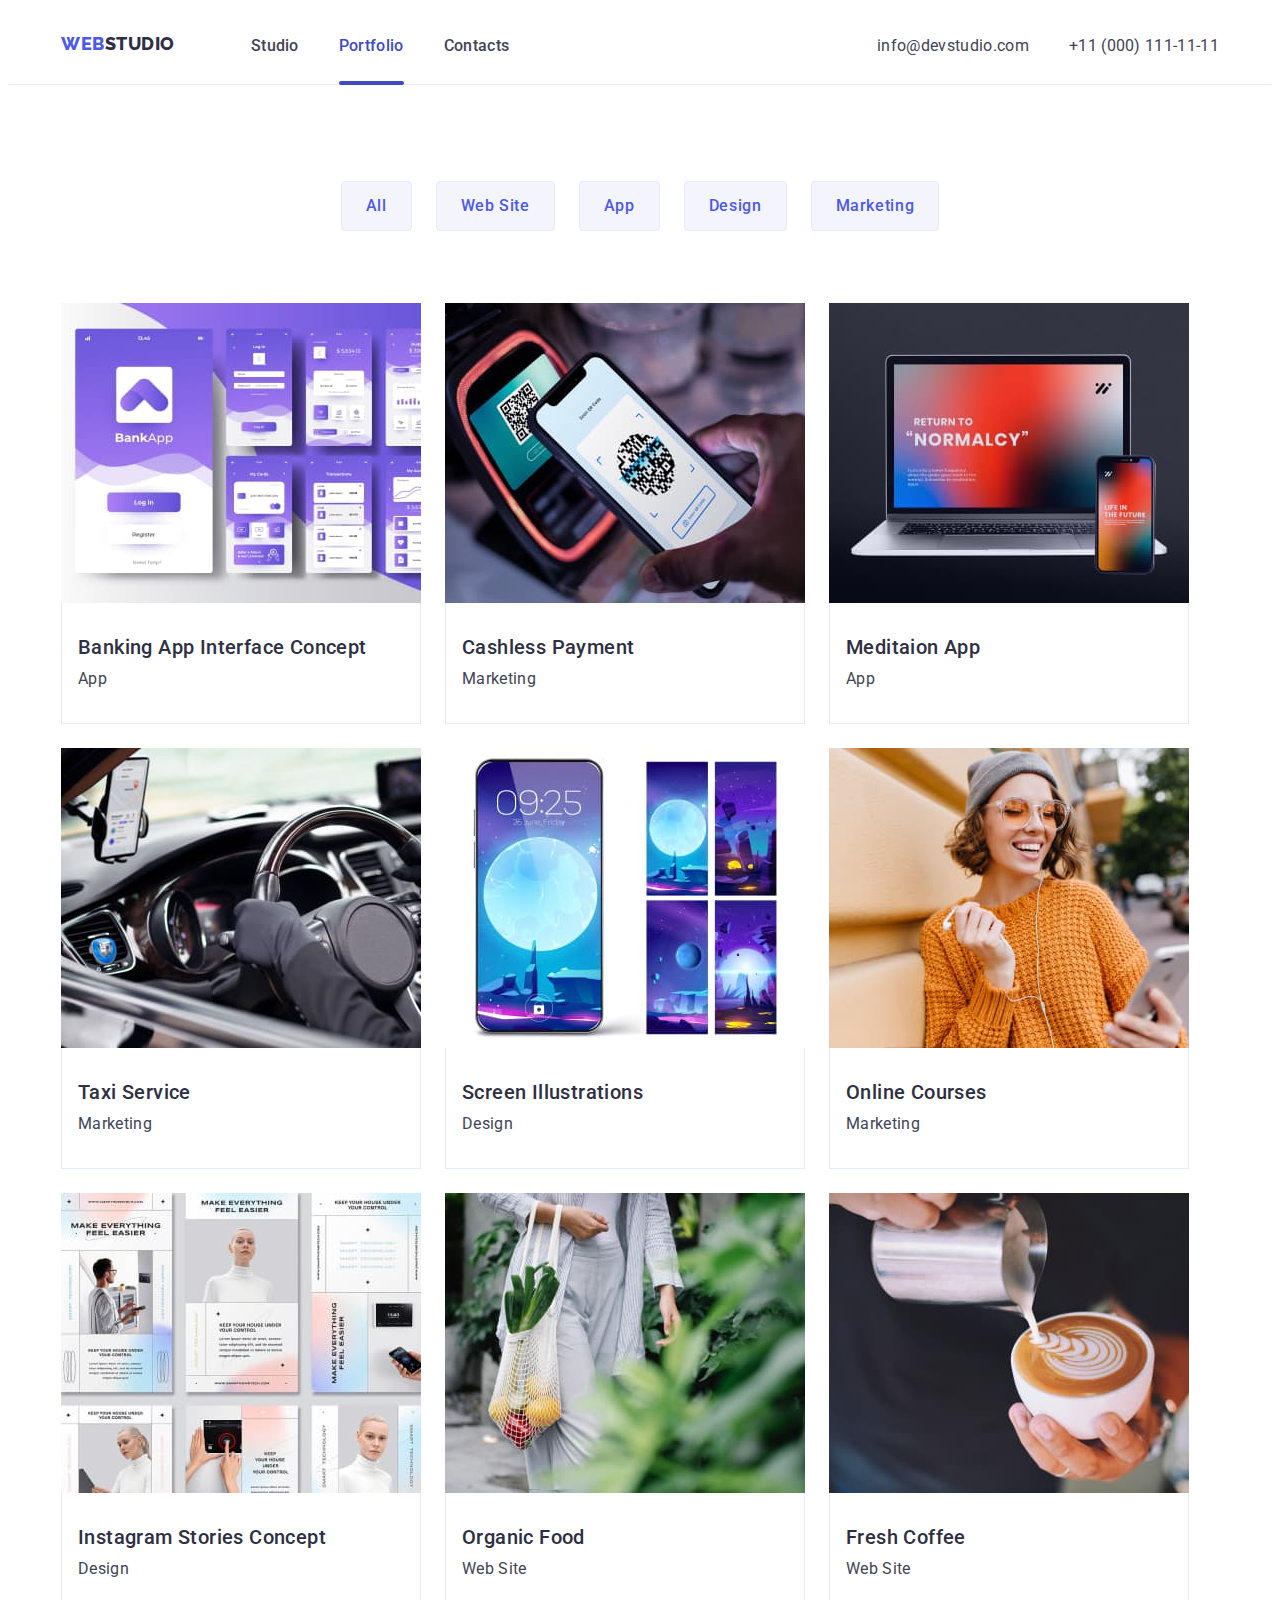
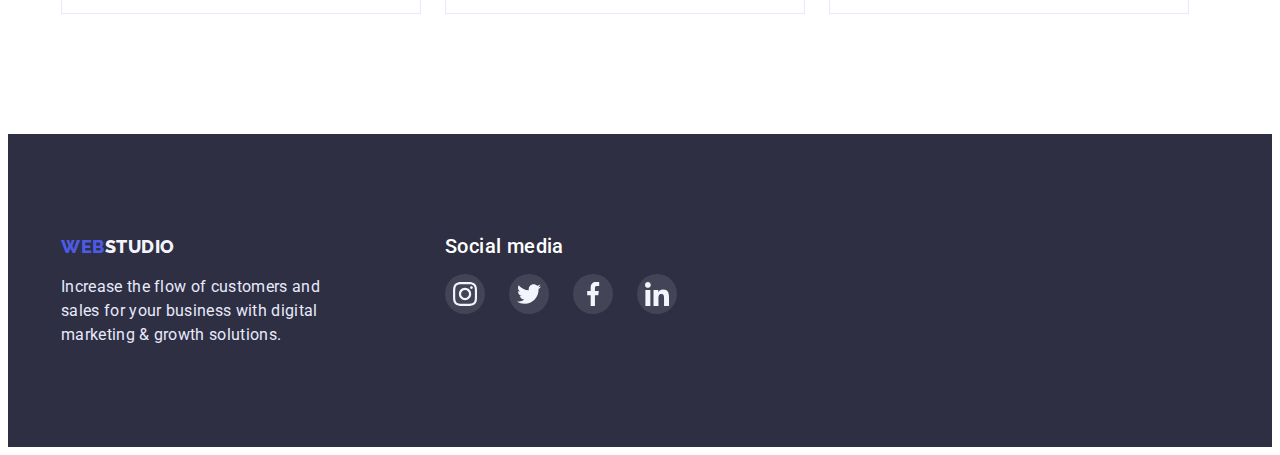
==== portfolio.html @ 75de6de6 "done" ====
<!DOCTYPE html>
<html lang="en">
  <head>
    <meta charset="UTF-8" />
    <meta http-equiv="X-UA-Compatible" content="IE=edge" />
    <meta name="viewport" content="width=device-width, initial-scale=1.0" />
    <title>WebStudio</title>
    <link rel="preconnect" href="https://fonts.googleapis.com" />
    <link rel="preconnect" href="https://fonts.gstatic.com" crossorigin />
    <link
      href="https://fonts.googleapis.com/css2?family=Raleway:wght@800&family=Roboto:wght@400;500;700&display=swap"
      rel="stylesheet"
    />
    <link
      rel="stylesheet"
      href="https://cdnjs.cloudflare.com/ajax/libs/modern-normalize/1.1.0/modern-normalize.min.css"
      integrity="sha512-wpPYUAdjBVSE4KJnH1VR1HeZfpl1ub8YT/NKx4PuQ5NmX2tKuGu6U/JRp5y+Y8XG2tV+wKQpNHVUX03MfMFn9Q=="
      crossorigin="anonymous"
      referrerpolicy="no-referrer"
    />
    <link rel="stylesheet" href="./css/styles.css" />
  </head>
  <body>
    <header class="header">
      <div class="container header-container">
        <nav class="header-navigation">
          <a class="header-logo link logo-style-text" href="index.html"
            >Web<span class="logo logo-style-text">Studio</span></a
          >
          <ul class="header-list list">
            <li class="header-item">
              <a class="header-link link" href="./index.html">Studio</a>
            </li>
            <li class="header-item">
              <a class="header-link link current selected" href="./portfolio.html"
                >Portfolio</a
              >
            </li>
            <li class="header-item">
              <a class="header-link link" href="">Contacts</a>
            </li>
          </ul>
        </nav>
        <ul class="header-contact list">
          <li>
            <a
              class="header-contact-link link text"
              href="mailto:info@devstudio.com"
              >info@devstudio.com</a
            >
          </li>
          <li>
            <a class="header-contact-link link text" href="tel:+110001111111"
              >+11 (000) 111-11-11</a
            >
          </li>
        </ul>
      </div>
    </header>
    <main>
      <section class="menu">
        <div class="container">
          <h1 hidden>Menu</h1>
          <ul class="menu-list list">
            <li class="menu-item">
              <button class="menu-btn" type="button">All</button>
            </li>
            <li class="menu-item">
              <button class="menu-btn" type="button">Web Site</button>
            </li>
            <li class="menu-item">
              <button class="menu-btn" type="button">App</button>
            </li>
            <li class="menu-item">
              <button class="menu-btn" type="button">Design</button>
            </li>
            <li class="menu-item">
              <button class="menu-btn" type="button">Marketing</button>
            </li>
          </ul>
          <ul class="menu-portfolio list">
            <li class="menu-portfolio-item">
              <a href="#" class="menu-portfolio-link link">
                <div class="menu-img-wrapper">
              <img
                class="menu-img"
                src="./images/portfolio/bankin-app.jpg"
                alt="Banking App Interface Concept"
                width="360"
                height="300"
              />
              <p class="overlay text">14 Stylish and User-Friendly App Design Concepts · Task Manager App · Calorie Tracker App · Exotic Fruit Ecommerce App · Cloud Storage App</p>
            </div>
              <div class="portfolio-card">
                <h2 class="menu-title head-title-third">
                  Banking App Interface Concept
                </h2>
                <p class="menu-after-title text">App</p>
              </div>
            </a>
            </li>
            <li class="menu-portfolio-item">
              <a href="#" class="menu-portfolio-link link">
                <div class="menu-img-wrapper">
              <img
                class="menu-img"
                src="./images/portfolio/cashless-payment.jpg"
                alt="Cashless Payment"
                width="360"
                height="300"
              />
              <p class="overlay text">14 Stylish and User-Friendly App Design Concepts · Task Manager App · Calorie Tracker App · Exotic Fruit Ecommerce App · Cloud Storage App</p>
            </div>
              <div class="portfolio-card">
                <h2 class="menu-title head-title-third">Cashless Payment</h2>
                <p class="menu-after-title text">Marketing</p>
              </div>
            </a>
            </li>
            <li class="menu-portfolio-item">
              <a href="#" class="menu-portfolio-link link">
                <div class="menu-img-wrapper">
              <img
                class="menu-img"
                src="./images/portfolio/meditaion-app.jpg"
                alt="Meditaion App"
                width="360"
                height="300"
              />
              <p class="overlay"></p>
            </div>
              <div class="portfolio-card">
                <h2 class="menu-title head-title-third">Meditaion App</h2>
                <p class="menu-after-title text">App</p>
              </div>
            </a>
            </li>
            <li class="menu-portfolio-item">
              <a href="#" class="menu-portfolio-link link">
                <div class="menu-img-wrapper">
              <img
                class="menu-img"
                src="./images/portfolio/taxi-service.jpg"
                alt="Taxi Service"
                width="360"
                height="300"
              />
              <p class="overlay"></p>
            </div>
              <div class="portfolio-card">
                <h2 class="menu-title head-title-third">Taxi Service</h2>
                <p class="menu-after-title text">Marketing</p>
              </div>
            </a>
            </li>
            <li class="menu-portfolio-item">
              <a href="#" class="menu-portfolio-link link">
                <div class="menu-img-wrapper">
              <img
                class="menu-img"
                src="./images/portfolio/screen-illustrations.jpg"
                alt="Screen Illustrations"
                width="360"
                height="300"
              />
              <p class="overlay"></p>
            </div>
              <div class="portfolio-card">
                <h2 class="menu-title head-title-third">
                  Screen Illustrations
                </h2>
                <p class="menu-after-title text">Design</p>
              </div>
            </a>
            </li>
            <li class="menu-portfolio-item">
              <a href="#" class="menu-portfolio-link link">
                <div class="menu-img-wrapper">
              <img
                class="menu-img"
                src="./images/portfolio/online-courses.jpg"
                alt="Online Courses"
                width="360"
                height="300"
              />
              <p class="overlay"></p>
            </div>
              <div class="portfolio-card">
                <h2 class="menu-title head-title-third">Online Courses</h2>
                <p class="menu-after-title text">Marketing</p>
              </div>
            </a>
            </li>
            <li class="menu-portfolio-item">
              <a href="#" class="menu-portfolio-link link">
                <div class="menu-img-wrapper">
              <img
                class="menu-img"
                src="./images/portfolio/instagram-stories.jpg"
                alt="Instagram Stories Concept"
                width="360"
                height="300"
              />
              <p class="overlay"></p>
            </div>
              <div class="portfolio-card">
                <h2 class="menu-title head-title-third">
                  Instagram Stories Concept
                </h2>
                <p class="menu-after-title text">Design</p>
              </div>
            </a>
            </li>
            <li class="menu-portfolio-item">
              <a href="#" class="menu-portfolio-link link">
                <div class="menu-img-wrapper">
              <img
                class="menu-img"
                src="./images/portfolio/organic-food.jpg"
                alt="Organic Food"
                width="360"
                height="300"
              />
              <p class="overlay"></p>
            </div>
              <div class="portfolio-card">
                <h2 class="menu-title head-title-third">Organic Food</h2>
                <p class="menu-after-title text">Web Site</p>
              </div>
            </a>
            </li>
            <li class="menu-portfolio-item">
              <a href="#" class="menu-portfolio-link link">
                <div class="menu-img-wrapper">
              <img
                class="menu-img"
                src="./images/portfolio/fresh-coffee.jpg"
                alt="Fresh Coffee"
                width="360"
                height="300"
              />
              <p class="overlay"></p>
            </div>
              <div class="portfolio-card">
                <h2 class="menu-title head-title-third">Fresh Coffee</h2>
                <p class="menu-after-title text">Web Site</p>
              </div>
            </a>
            </li>
          </ul>
        </div>
      </section>
    </main>
    <footer class="footer">
      <div class="container footer-conteiner">
        <div class="footer-left">
        <a class="footer-logo link logo-style-text" href="index.html"
          >Web<span class="logo-footer logo-style-text">Studio</span></a
        >
        <p class="footer-text text">
          Increase the flow of customers and sales for your business with
          digital marketing & growth solutions.
        </p>
      </div>
      <div class="footer-right">
        <h3 class="footer-social head-title-third">Social media</h3>
        <ul class="social-list footer-lis list">
          <li class="social-list-item">
            <a
              href=""
              target="_blank"
              rel="noopener noreferrer nofollow"
              class="social-list-link link footer-link"
            >
              <svg class="social-list-icon" width="24" height="24">
                <use href="./images/sprite.svg#instagram"></use>
              </svg>
            </a>
          </li>
          <li class="social-list-item">
            <a
              href=""
              target="_blank"
              rel="noopener noreferrer nofollow"
              class="social-list-link footer-link"
            >
              <svg class="social-list-icon" width="24" height="24">
                <use href="./images/sprite.svg#twitter"></use>
              </svg>
            </a>
          </li>
          <li class="social-list-item">
            <a
              href=""
              target="_blank"
              rel="noopener noreferrer nofollow"
              class="social-list-link footer-link"
            >
              <svg class="social-list-icon" width="24" height="24">
                <use href="./images/sprite.svg#facebook"></use>
              </svg>
            </a>
          </li>
          <li class="social-list-item">
            <a
              href=""
              target="_blank"
              rel="noopener noreferrer nofollow"
              class="social-list-link footer-link"
            >
              <svg class="social-list-icon" width="24" height="24">
                <use href="./images/sprite.svg#linkedin"></use>
              </svg>
            </a>
          </li>
        </ul>
      </div>
    </footer>

  </body>
</html>
---- css/styles.css ----
:root {
  --accent-color: #e7e9fc;
  --color-navigation: #4d5ae5;
  --first-title-color: #2e2f42;
  --background-color: #ffffff;
  --background-heder: #ffffff;
  --background-footer: #2e2f42;
  --color-lik: #434455;
  --color-contact: #434455;
  --color-text: #434455;
}
.head-title-second {
  font-weight: 700;
  font-size: 36px;
  line-height: calc(40 / 36);
  letter-spacing: 0.02em;
  text-transform: capitalize;
  color: var(--first-title-color);
}
.head-title-third {
  font-weight: 500;
  font-size: 20px;
  line-height: calc(24 / 20);
  letter-spacing: 0.02em;
  color: var(--first-title-color);
}
.logo-style-text {
  font-family: "Raleway", sans-serif;
  font-weight: 800;
  font-size: 18px;
  line-height: calc(24 / 18);

  letter-spacing: 0.03em;
  text-transform: uppercase;
}
.text {
  font-family: "Roboto";
  font-style: normal;
  font-weight: 400;
  font-size: 16px;
  line-height: calc(24 / 16);
  letter-spacing: 0.02em;
  color: var(--color-text);
}

body {
  color: #2e2f42;
  background-color: #ffffff;
  font-family: "Roboto", sans-serif;
}
p,
h1,
h2,
h3,
h4,
h5,
h6 {
  margin: 0;
}
ul,
ol {
  margin: 0;
  padding-left: 0;
}
address {
  font-style: normal;
}
button {
  cursor: pointer;
}
img {
  display: block;
}
.list {
  list-style: none;
}
.link {
  text-decoration-line: none;
}
.container {
  width: 1158px;
  padding-left: 15px;
  padding-right: 15px;
  margin: 0 auto;
}
.section {
  padding-top: 120px;
  padding-bottom: 120px;
}
.visually-hidden {
  position: absolute;
  width: 1px;
  height: 1px;
  margin: -1px;
  padding: 0;
  overflow: hidden;
  border: 0;
  clip: rect(0 0 0 0);
}
/*.site-body {
}*/

/*------HEADER-------*/
.header {
  background-color: var(--background-heder);

  background: #ffffff;
  border-bottom: 1px solid #e7e9fc;
}
.header-container {
  display: flex;
  align-items: center;
}
.header-navigation {
  display: flex;
  align-items: center;
  margin-right: auto;
  cursor: pointer;
}

.header-logo {
  color: #4d5ae5;
}
.logo {
  color: #2e2f42;
}
.header-navigation .logo-style-text {
  padding-top: 24px;
  padding-bottom: 28px;
}
.header-list {
  display: flex;
  gap: 40px;
  margin-left: 76px;
}
/*.header-item {
}*/

.header-link {
  font-family: inherit;
  font-weight: 500;
  font-size: 16px;
  line-height: 1.5;
  letter-spacing: 0.02em;
  padding-top: 24px;
  padding-bottom: 28px;
  position: relative;
  color: var(--color-lik);
  transition: color 250ms cubic-bezier(0.4, 0, 0.2, 1);
}
.header-link.current {
  color: #404bbf;
}
.header-link.current::after {
  content: "";
  position: absolute;
  left: 0;
  bottom: -2px;
  width: 100%;
  height: 4px;
  border-radius: 2px;
  display: block;
  background-color: #404bbf;
}
.header-link:hover,
.header-link:focus {
  color: var(--color-navigation);
}
a.selected {
  color: blue;
  text-decoration: none;
  pointer-events: none;
}

.header-contact {
  display: flex;
  align-items: center;
  gap: 40px;
}

.header-contact-link {
  font-family: inherit;
  font-weight: inherit;
  font-size: 16px;
  line-height: 1.5;
  letter-spacing: 0.02em;
  color: var(--color-contact);
  padding-top: 24px;
  padding-bottom: 24px;
  transition: color 250ms cubic-bezier(0.4, 0, 0.2, 1);
}
.header-contact-link:hover,
.header-contact-link:focus {
  color: var(--color-navigation);
}

/*------HERO-------*/
.hero > .container {
  align-content: center;
}
.hero {
  background-color: #2e2f42;

  padding-top: 188px;
  padding-bottom: 188px;
  background-image: linear-gradient(
      rgba(46, 47, 66, 0.7),
      rgba(46, 47, 66, 0.7)
    ),
    url(../images/hero/people-office.jpg);
  max-width: 1440px;
  display: flex;
  margin: 0 auto;
  align-items: center;
  background-size: cover;
  background-repeat: no-repeat;
  background-position: center;
}
.hero-text {
  font-weight: 700;
  font-size: 56px;
  line-height: calc(60 / 56);
  text-align: center;
  letter-spacing: 0.02em;
  color: #ffffff;
  margin: 0 auto;
  margin-bottom: 48px;
  width: 496px;
}

.hero-btn {
  font-family: inherit;
  font-style: normal;
  font-weight: 500;
  font-size: 16px;
  line-height: calc(19 / 16);
  letter-spacing: 0.04em;
  cursor: pointer;
  color: #ffffff;
  background: #4d5ae5;
  box-shadow: 0px 4px 4px rgba(0, 0, 0, 0.15);
  border-radius: 4px;
  min-width: 170px;
  flex-direction: row;
  align-items: flex-start;
  border: none;
  padding: 16px 32px;
  display: flex;
  margin: auto;
  transition: background-color 250ms cubic-bezier(0.4, 0, 0.2, 1);
}
.hero-btn:hover,
.hero-btn:focus {
  background-color: #404bbf;
}

/*------DESCRIPTION-------*/
.descripion {
  padding-top: 120px;
  padding-bottom: 0px;
}
.description-list {
  display: flex;
  gap: 24px;
}
.description-images {
  padding: 24px 100px;
  background: #f4f4fd;
  border-radius: 4px;
  justify-content: center;
  align-items: center;
  display: flex;
  margin-bottom: 8px;
}

/*.descripion-item {
}*/
.description-title {
  margin-bottom: 8px;
  /*margin-right: 24px;*/
}

/*.description-after-title {
}*/

/*------ABOUT-------*/
.about {
  padding-top: 120px;
  padding-bottom: 120px;
}

.about-title {
  text-align: center;
  margin-bottom: 72px;
}

.about-list {
  display: flex;
  gap: 24px;
}
.about-item {
  width: calc((100-48px) / 3);
}

/*------TEAM-------*/
.team {
  background-color: #f4f4fd;
  padding-top: 120px;
  padding-bottom: 120px;
}
.team-title {
  text-align: center;
  margin-bottom: 72px;
}

.team-list {
  display: flex;
  gap: 24px;
}
/*.team-img {
}*/
.team-item {
  width: calc((100-72px) / 4);
  background-color: #ffffff;
  box-shadow: 0px 1px 6px rgba(46, 47, 66, 0.08),
    0px 1px 1px rgba(46, 47, 66, 0.16), 0px 2px 1px rgba(46, 47, 66, 0.08);
  border-radius: 0px 0px 4px 4px;
}
.team-name {
  text-align: center;
  margin-bottom: 8px;
}
.team-text {
  text-align: center;
}
.team-card {
  padding-top: 32px;
  padding-bottom: 32px;
}
.social-list {
  display: flex;
  justify-content: center;
  gap: 24px;
}
.social-list-link {
  display: flex;
  justify-content: center;
  align-items: center;
  width: 40px;
  height: 40px;
  border-radius: 50%;
  background-color: #4d5ae5;
  transition: background 250ms cubic-bezier(0.4, 0, 0.2, 1);
}
.social-list-link:hover,
.social-list-link:focus {
  background: #404bbf;
}
/*------MENU-------*/

.menu {
  background-color: var(--background-color);
  padding-top: 96px;
  padding-bottom: 120px;
}

.menu-list {
  display: flex;
  gap: 24px;
  justify-content: center;
  /*  margin-top: 99px;*/
}
.menu-item {
}

.menu-btn {
  font-family: inherit;
  font-style: normal;
  font-weight: 500;
  font-size: 16px;
  line-height: calc(24 / 16);
  display: flex;
  align-items: center;
  text-align: center;
  letter-spacing: 0.04em;
  color: #4d5ae5;
  cursor: pointer;
  background-color: #f4f4fd;
  border: 1px solid #e7e9fc;
  border-radius: 4px;
  flex: none;
  order: 1;
  flex-grow: 0;
  padding: 12px 24px;
  transition: color 250ms cubic-bezier(0.4, 0, 0.2, 1),
    background-color 250ms cubic-bezier(0.4, 0, 0.2, 1),
    box-shadow 250ms cubic-bezier(0.4, 0, 0.2, 1),
    border 250ms cubic-bezier(0.4, 0, 0.2, 1);
}
.menu-btn:hover,
.menu-btn:focus {
  color: #ffffff;
  background-color: #404bbf;
  border: color #404bbf;
}

.menu-portfolio {
  /*
  padding-top: 72px;*/
  margin-top: 72px;
  width: calc((100-48px) / 3);
  display: flex;
  flex-wrap: wrap;
  gap: 24px;
  background: #ffffff;
}
.overlay {
  position: absolute;
  left: 0;
  top: 0;
  width: 100%;
  height: 100%;
  overflow: auto;
  transform: translate(0, 100%);
  transition: transform 250ms cubic-bezier(0.4, 0, 0.2, 1);
  color: #f4f4fd;
  padding-top: 40px;
  padding-bottom: 40px;
  padding-left: 32px;
  padding-right: 32px;
  background-color: #4d5ae5;
  background-blend-mode: soft-light;
}
.menu-img {
  display: block;
  max-width: 360px;
  height: auto;
  /*margin-bottom: 32px;*/
  background: linear-gradient(
      0deg,
      rgba(77, 90, 229, 0.1),
      rgba(77, 90, 229, 0.1)
    ),
    url(2105.w026.n002.440B.p0.440.jpg);
  background-blend-mode: soft-light, normal;
}
.menu-img-wrapper {
  position: relative;
  overflow: hidden;
}
.menu-portfolio-link:hover .overlay,
.menu-portfolio-link:focus .overlay {
  transform: translate(0, 0);
}

.menu-portfolio-item {
  max-width: 360px;
  background: #ffffff;
  transition: box-shadow 250ms cubic-bezier(0.4, 0, 0.2, 1);
}
.menu-portfolio-link {
  display: block;
}
.menu-portfolio-item:hover,
.menu-portfolio-item:focus {
  box-shadow: 0px 1px 6px rgba(46, 47, 66, 0.08),
    0px 1px 1px rgba(46, 47, 66, 0.16), 0px 2px 1px rgba(46, 47, 66, 0.08);
}
.menu-title {
  margin-bottom: 8px;
}
.menu-after-title {
}
.portfolio-card {
  padding-top: 32px;
  padding-bottom: 32px;
  padding-left: 16px;
  border: 1px solid var(--accent-color);
  border-top: none;
}

/*--------CUSTOMERS-----*/
.customers {
  padding-top: 130px;
  padding-bottom: 120px;
}
.customer-title {
  text-align: center;
  margin-bottom: 72px;
}
.customer-list {
  display: flex;
  justify-content: center;
  gap: 24px;
}
.customer-item {
  width: calc((100-120px) / 6);
  display: flex;
  gap: 24px;
  flex-wrap: wrap;
}
.customer-icon {
  fill: #8e8f99;
  transition: fill 250ms cubic-bezier(0.4, 0, 0.2, 1);
}
.customer-link {
  display: flex;
  align-items: center;
  justify-content: center;
  padding: 16px 32px;
  border-radius: 4px;
  border: 1px solid #8e8f99;
  transition: fill 250ms cubic-bezier(0.4, 0, 0.2, 1),
    border-color 250ms cubic-bezier(0.4, 0, 0.2, 1);
}

.customer-link:hover,
.customer-link:focus,
.customer-link:active,
.customer-link:hover .customer-icon,
.customer-link:focus .customer-icon,
.customer-link:active .customer-icon {
  border-color: #404bbf;
  fill: #404bbf;
}
/*------FOOTER-------*/
.footer {
  background-color: var(--background-footer);
  padding-top: 100px;
  padding-bottom: 100px;
}
.footer .container {
  display: flex;
}
.footer-left {
  margin-right: 120px;
}
.footer-logo {
  color: #4d5ae5;
  margin-bottom: 16px;
}
.logo-footer {
  color: #f4f4fd;
}
.footer-text {
  color: #e7e9fc;
  width: 264px;
  margin-top: 16px;
}
.footer-social {
  box-sizing: border-box;
  color: #ffffff;
  margin-bottom: 16px;
}
.footer-list {
  gap: 16px;
}
.footer-link {
  background: rgba(255, 255, 255, 0.1);
  transition: background 250ms cubic-bezier(0.4, 0, 0.2, 1),
    box-shadow 250ms cubic-bezier(0.4, 0, 0.2, 1);
}
.footer-link:hover,
.footer-link:focus {
  background: #31d0aa;
  box-shadow: 0px 4px 4px rgba(0, 0, 0, 0.25);
}
.footer-conteiner {
  display: flex;
  align-items: baseline;
  margin: auto;
}
.footer-right {
}
.footer-subscribe {
  margin-left: 80px;
}
.footer-form {
  display: flex;
}
.footer-input {
  width: 264px;
  height: 40px;
  border: 1px solid rgba(255, 255, 255, 0.3);
  filter: drop-shadow(0px 4px 4px rgba(0, 0, 0, 0.15));
  border-radius: 4px;
  background-color: transparent;
  padding-left: 16px;
  padding-top: 8px;
  padding-bottom: 8px;
  font-size: 12px;
  line-height: 2;
  letter-spacing: 0.04em;
  color: rgba(255, 255, 255, 0.6);
}
.footer-input::placeholder {
  font-size: 12px;
  line-height: 2;
  letter-spacing: 0.04em;
  color: rgba(255, 255, 255, 0.6);
}
.footer-form-btn {
  width: 165px;
  height: 40px;
  background-color: #4d5ae5;
  padding: 8px 24px;
  font-weight: 500;
  font-size: 16px;
  line-height: 1.5;
  letter-spacing: 0.04em;
  display: flex;
  gap: 16px;
  align-items: center;
  justify-content: center;
  margin-left: 44px;
  color: #ffffff;
  border-radius: 4px;
  border: 0;
  transition: background-color 250ms cubic-bezier(0.4, 0, 0.2, 1);
}
.footer-email-icon-btn {
  fill: #ffffff;
}
.footer-form-btn:hover,
.footer-form-btn:focus {
  background-color: #404bbf;
  cursor: pointer;
}

/*--------MODAL--------*/
.backdrop {
  position: fixed;
  top: 0;
  left: 0;
  z-index: 100;
  width: 100%;
  height: 100%;
  background-color: rgba(46, 47, 66, 0.4);
  transition: opacity 250ms cubic-bezier(0.4, 0, 0.2, 1),
    visibility 250ms cubic-bezier(0.4, 0, 0.2, 1);
}

.backdrop.is-hidden {
  opacity: 0;
  visibility: hidden;
  pointer-events: none;
  transition: opacity 250ms cubic-bezier(0.4, 0, 0.2, 1),
    visibility 250ms cubic-bezier(0.4, 0, 0.2, 1);
}

.modal {
  position: absolute;
  top: 50%;
  left: 50%;
  transform: translate(-50%, -50%);
  width: 408px;
  height: 576px;
  background-color: #fcfcfc;
  padding-top: 72px;
  padding-left: 24px;
  padding-right: 24px;
  padding-bottom: 24px;
  transition: opacity 250ms cubic-bezier(0.4, 0, 0.2, 1),
    visibility 250ms cubic-bezier(0.4, 0, 0.2, 1);
}

.modal-btn-close {
  position: absolute;
  top: 24px;
  right: 24px;
  display: flex;
  justify-content: center;
  align-items: center;
  width: 24px;
  height: 24px;
  border-radius: 50%;
  background: #e7e9fc;
  border: 1px solid rgba(0, 0, 0, 0.1);
  transition: opacity 250ms cubic-bezier(0.4, 0, 0.2, 1),
    visibility 250ms cubic-bezier(0.4, 0, 0.2, 1),
    background 250ms cubic-bezier(0.4, 0, 0.2, 1);
}

.modal-close-icon {
  fill: #000000;
  transition: background 250ms cubic-bezier(0.4, 0, 0.2, 1),
    fill 250ms cubic-bezier(0.4, 0, 0.2, 1);
}

.modal-btn-close:hover,
.modal-btn-close:focus,
.modal-btn-close:hover .modal-close-icon,
.modal-btn-close:focus .modal-close-icon {
  border: 4px;
  background: #404bbf;
  fill: #ffffff;
}
.modal-text {
  font-family: "Roboto";
  font-style: normal;
  font-weight: 500;
  font-size: 16px;
  line-height: calc(24 / 16);
  text-align: center;
  letter-spacing: 0.02em;
  color: #2e2f42;
  margin-bottom: 16px;
}
.modal-form {
  display: flex;
  flex-direction: column;
}
.modal-form-field {
  margin-bottom: 8px;
}
.modal-form-input-desc {
  display: block;
  font-family: "Roboto";
  font-style: normal;
  font-weight: 400;
  font-size: 12px;
  line-height: calc(16 / 12);
  letter-spacing: 0.04em;
  color: #8e8f99;
  margin-bottom: 4px;
}
.modal-form-input {
  width: 100%;
  height: 40px;
  border: 1px solid rgba(33, 33, 33, 0.2);
  border-radius: 4px;
  padding-left: 38px;
  font-size: 18px;
  color: #000000;
  transition: border-color 250ms cubic-bezier(0.4, 0, 0.2, 1),
    fill 250ms cubic-bezier(0.4, 0, 0.2, 1);
}
.modal-form-input:focus {
  outline: none;
  border-color: #4d5ae5;
}

.model-form-input-wrapper {
  display: block;
  position: relative;
}
.modal-form-input-icon {
  fill: #2e2f42;
  position: absolute;
  top: 50%;
  left: 16px;
  transform: translate(0, -50%);
  transition: fill 250ms cubic-bezier(0.4, 0, 0.2, 1);
}
.modal-form-input:focus + .modal-form-input-icon {
  fill: #4d5ae5;
}
.modal-form-massage {
  resize: none;
  width: 100%;
  height: 120px;
  padding: 8px 16px;
  font-weight: 400;
  font-size: 12px;
  line-height: calc(16 / 12);
  letter-spacing: 0.04em;
  border: 1px solid rgba(33, 33, 33, 0.2);
  border-radius: 4px;
  color: rgba(117, 117, 117, 0.5);
  transition: border-color 250ms cubic-bezier(0.4, 0, 0.2, 1);
}
.modal-form-massage:focus {
  outline: none;
  border-color: #4d5ae5;
  color: #000000;
}
.modal-form-check-desc {
  font-weight: 400;
  font-size: 12px;
  line-height: calc(16 / 12);
  letter-spacing: 0.04em;
  color: #757575;
  display: flex;
  align-items: center;
  margin-bottom: 16px;
}
.modal-form-check-desc::before {
  display: block;
  content: "";
  width: 16px;
  height: 16px;
  border: 1.25px solid #2e2f42;
  border-radius: 2px;
  margin-right: 8px;
}
.modal-form-check:checked + .modal-form-check-desc::before {
  background-color: #4d5ae5;
  background-image: url(../images/modal/Vector.svg);
  background-position: center;
  background-repeat: no-repeat;
  outline: none;
  border: 1.25px solid #404bbf;
  transition: background-color 250ms cubic-bezier(0.4, 0, 0.2, 1);
}
.modal-form-check:focus + .modal-form-check-desc::before {
  background-color: #4d5ae5;
  background-image: url(../images/modal/Vector.svg);
  background-position: center;
  background-repeat: no-repeat;
  outline: none;
  border: 1.25px solid #404bbf;
}
.modal-form-link {
  font-weight: 400;
  font-size: 12px;
  line-height: calc(16 / 12);
  letter-spacing: 0.04em;
  color: #4d5ae5;
}
.modal-form-submit {
  font-family: inherit;
  font-style: normal;
  font-weight: 500;
  font-size: 16px;
  line-height: calc(24 / 16);
  letter-spacing: 0.04em;
  cursor: pointer;
  color: #ffffff;
  background: #4d5ae5;
  box-shadow: 0px 4px 4px rgba(0, 0, 0, 0.15);
  border-radius: 4px;
  min-width: 170px;
  flex-direction: row;
  align-items: center;
  border: none;
  padding: 16px 32px;
  text-align: center;

  margin: auto;
  transition: background-color 250ms cubic-bezier(0.4, 0, 0.2, 1);
}
.modal-form-submit:hover,
.modal-form-submit:focus {
  background-color: #404bbf;
}
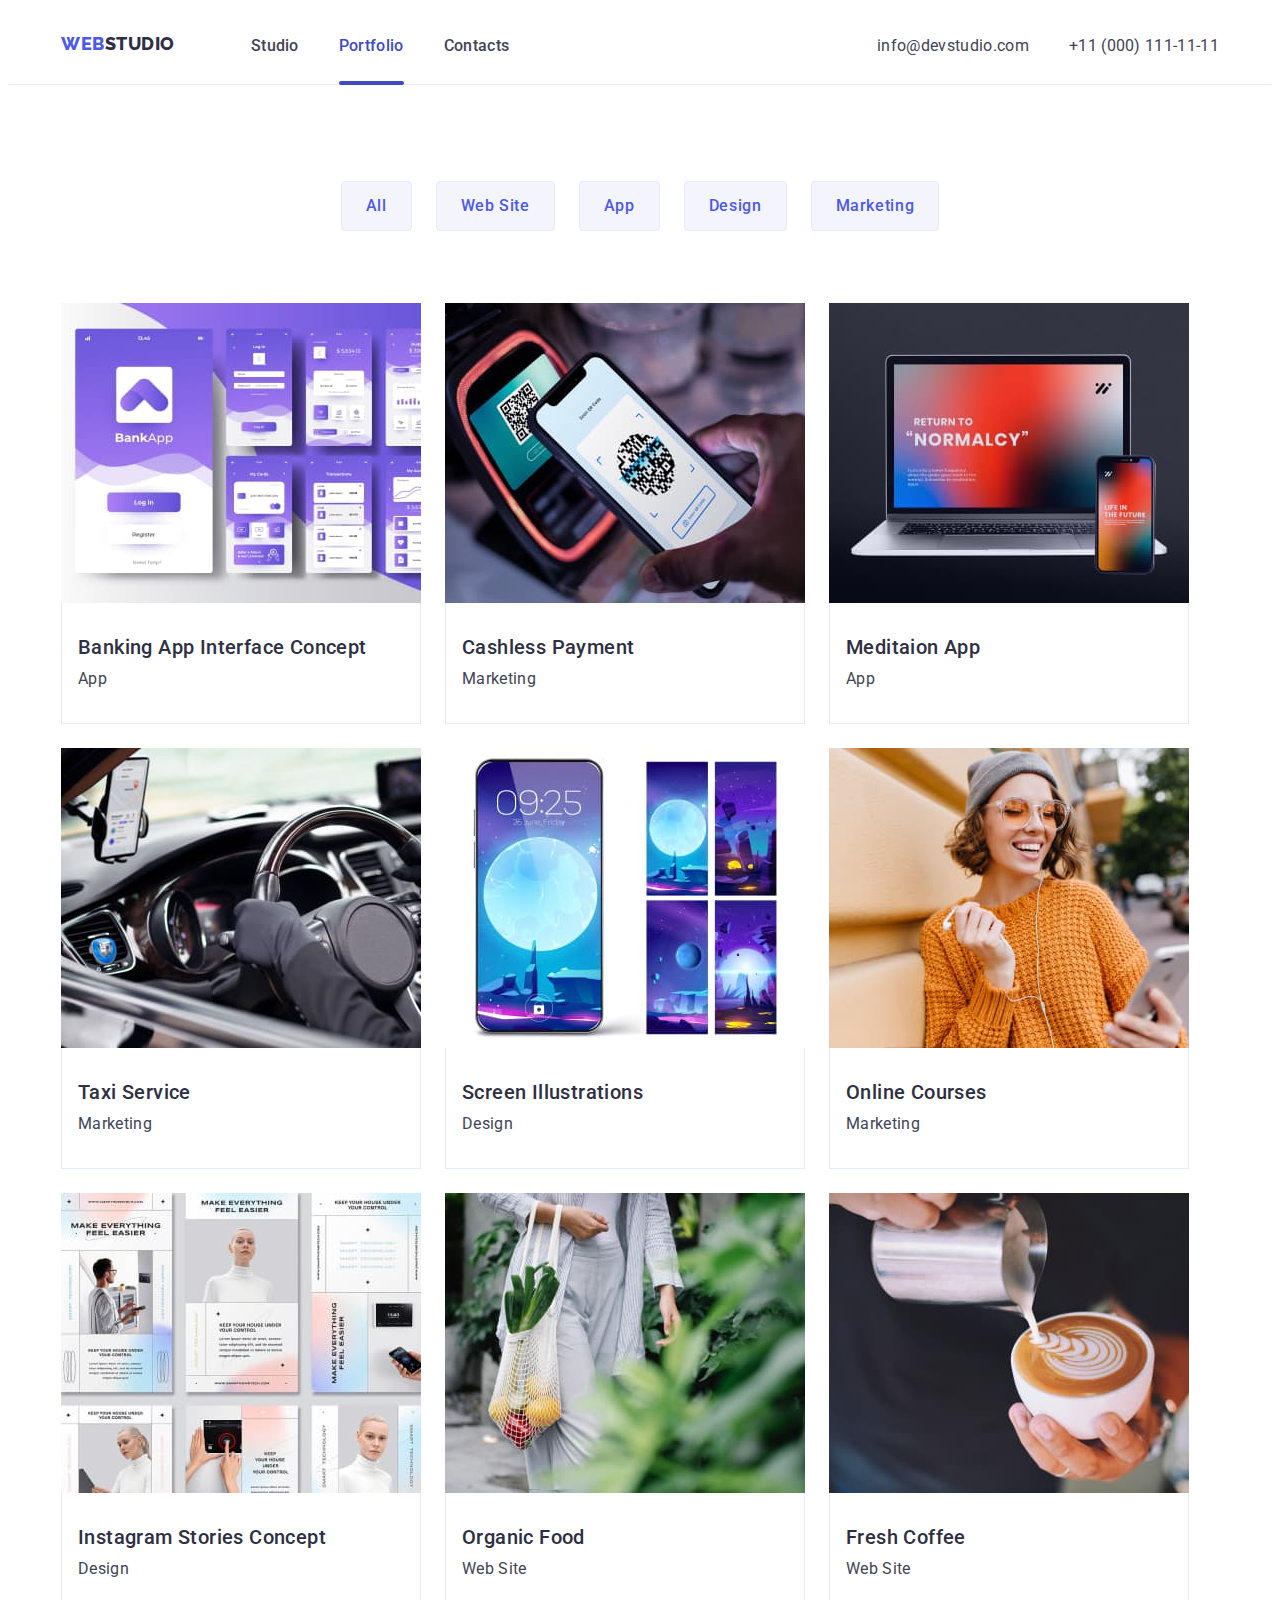
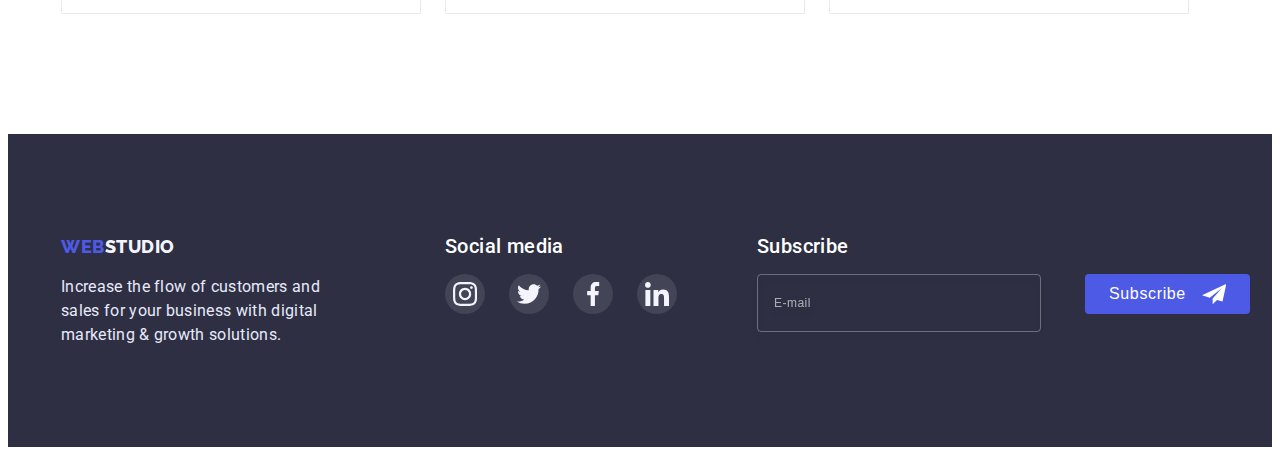
==== commit 424760bf: "changes" ====
--- a/portfolio.html
+++ b/portfolio.html
@@ -32,7 +32,9 @@
               <a class="header-link link" href="./index.html">Studio</a>
             </li>
             <li class="header-item">
-              <a class="header-link link current selected" href="./portfolio.html"
+              <a
+                class="header-link link current selected"
+                href="./portfolio.html"
                 >Portfolio</a
               >
             </li>
@@ -82,170 +84,178 @@
             <li class="menu-portfolio-item">
               <a href="#" class="menu-portfolio-link link">
                 <div class="menu-img-wrapper">
-              <img
-                class="menu-img"
-                src="./images/portfolio/bankin-app.jpg"
-                alt="Banking App Interface Concept"
-                width="360"
-                height="300"
-              />
-              <p class="overlay text">14 Stylish and User-Friendly App Design Concepts · Task Manager App · Calorie Tracker App · Exotic Fruit Ecommerce App · Cloud Storage App</p>
-            </div>
-              <div class="portfolio-card">
-                <h2 class="menu-title head-title-third">
-                  Banking App Interface Concept
-                </h2>
-                <p class="menu-after-title text">App</p>
-              </div>
-            </a>
-            </li>
-            <li class="menu-portfolio-item">
-              <a href="#" class="menu-portfolio-link link">
-                <div class="menu-img-wrapper">
-              <img
-                class="menu-img"
-                src="./images/portfolio/cashless-payment.jpg"
-                alt="Cashless Payment"
-                width="360"
-                height="300"
-              />
-              <p class="overlay text">14 Stylish and User-Friendly App Design Concepts · Task Manager App · Calorie Tracker App · Exotic Fruit Ecommerce App · Cloud Storage App</p>
-            </div>
-              <div class="portfolio-card">
-                <h2 class="menu-title head-title-third">Cashless Payment</h2>
-                <p class="menu-after-title text">Marketing</p>
-              </div>
-            </a>
-            </li>
-            <li class="menu-portfolio-item">
-              <a href="#" class="menu-portfolio-link link">
-                <div class="menu-img-wrapper">
-              <img
-                class="menu-img"
-                src="./images/portfolio/meditaion-app.jpg"
-                alt="Meditaion App"
-                width="360"
-                height="300"
-              />
-              <p class="overlay"></p>
-            </div>
-              <div class="portfolio-card">
-                <h2 class="menu-title head-title-third">Meditaion App</h2>
-                <p class="menu-after-title text">App</p>
-              </div>
-            </a>
-            </li>
-            <li class="menu-portfolio-item">
-              <a href="#" class="menu-portfolio-link link">
-                <div class="menu-img-wrapper">
-              <img
-                class="menu-img"
-                src="./images/portfolio/taxi-service.jpg"
-                alt="Taxi Service"
-                width="360"
-                height="300"
-              />
-              <p class="overlay"></p>
-            </div>
-              <div class="portfolio-card">
-                <h2 class="menu-title head-title-third">Taxi Service</h2>
-                <p class="menu-after-title text">Marketing</p>
-              </div>
-            </a>
-            </li>
-            <li class="menu-portfolio-item">
-              <a href="#" class="menu-portfolio-link link">
-                <div class="menu-img-wrapper">
-              <img
-                class="menu-img"
-                src="./images/portfolio/screen-illustrations.jpg"
-                alt="Screen Illustrations"
-                width="360"
-                height="300"
-              />
-              <p class="overlay"></p>
-            </div>
-              <div class="portfolio-card">
-                <h2 class="menu-title head-title-third">
-                  Screen Illustrations
-                </h2>
-                <p class="menu-after-title text">Design</p>
-              </div>
-            </a>
-            </li>
-            <li class="menu-portfolio-item">
-              <a href="#" class="menu-portfolio-link link">
-                <div class="menu-img-wrapper">
-              <img
-                class="menu-img"
-                src="./images/portfolio/online-courses.jpg"
-                alt="Online Courses"
-                width="360"
-                height="300"
-              />
-              <p class="overlay"></p>
-            </div>
-              <div class="portfolio-card">
-                <h2 class="menu-title head-title-third">Online Courses</h2>
-                <p class="menu-after-title text">Marketing</p>
-              </div>
-            </a>
-            </li>
-            <li class="menu-portfolio-item">
-              <a href="#" class="menu-portfolio-link link">
-                <div class="menu-img-wrapper">
-              <img
-                class="menu-img"
-                src="./images/portfolio/instagram-stories.jpg"
-                alt="Instagram Stories Concept"
-                width="360"
-                height="300"
-              />
-              <p class="overlay"></p>
-            </div>
-              <div class="portfolio-card">
-                <h2 class="menu-title head-title-third">
-                  Instagram Stories Concept
-                </h2>
-                <p class="menu-after-title text">Design</p>
-              </div>
-            </a>
-            </li>
-            <li class="menu-portfolio-item">
-              <a href="#" class="menu-portfolio-link link">
-                <div class="menu-img-wrapper">
-              <img
-                class="menu-img"
-                src="./images/portfolio/organic-food.jpg"
-                alt="Organic Food"
-                width="360"
-                height="300"
-              />
-              <p class="overlay"></p>
-            </div>
-              <div class="portfolio-card">
-                <h2 class="menu-title head-title-third">Organic Food</h2>
-                <p class="menu-after-title text">Web Site</p>
-              </div>
-            </a>
-            </li>
-            <li class="menu-portfolio-item">
-              <a href="#" class="menu-portfolio-link link">
-                <div class="menu-img-wrapper">
-              <img
-                class="menu-img"
-                src="./images/portfolio/fresh-coffee.jpg"
-                alt="Fresh Coffee"
-                width="360"
-                height="300"
-              />
-              <p class="overlay"></p>
-            </div>
-              <div class="portfolio-card">
-                <h2 class="menu-title head-title-third">Fresh Coffee</h2>
-                <p class="menu-after-title text">Web Site</p>
-              </div>
-            </a>
+                  <img
+                    class="menu-img"
+                    src="./images/portfolio/bankin-app.jpg"
+                    alt="Banking App Interface Concept"
+                    width="360"
+                    height="300"
+                  />
+                  <p class="overlay text">
+                    14 Stylish and User-Friendly App Design Concepts · Task
+                    Manager App · Calorie Tracker App · Exotic Fruit Ecommerce
+                    App · Cloud Storage App
+                  </p>
+                </div>
+                <div class="portfolio-card">
+                  <h2 class="menu-title head-title-third">
+                    Banking App Interface Concept
+                  </h2>
+                  <p class="menu-after-title text">App</p>
+                </div>
+              </a>
+            </li>
+            <li class="menu-portfolio-item">
+              <a href="#" class="menu-portfolio-link link">
+                <div class="menu-img-wrapper">
+                  <img
+                    class="menu-img"
+                    src="./images/portfolio/cashless-payment.jpg"
+                    alt="Cashless Payment"
+                    width="360"
+                    height="300"
+                  />
+                  <p class="overlay text">
+                    14 Stylish and User-Friendly App Design Concepts · Task
+                    Manager App · Calorie Tracker App · Exotic Fruit Ecommerce
+                    App · Cloud Storage App
+                  </p>
+                </div>
+                <div class="portfolio-card">
+                  <h2 class="menu-title head-title-third">Cashless Payment</h2>
+                  <p class="menu-after-title text">Marketing</p>
+                </div>
+              </a>
+            </li>
+            <li class="menu-portfolio-item">
+              <a href="#" class="menu-portfolio-link link">
+                <div class="menu-img-wrapper">
+                  <img
+                    class="menu-img"
+                    src="./images/portfolio/meditaion-app.jpg"
+                    alt="Meditaion App"
+                    width="360"
+                    height="300"
+                  />
+                  <p class="overlay"></p>
+                </div>
+                <div class="portfolio-card">
+                  <h2 class="menu-title head-title-third">Meditaion App</h2>
+                  <p class="menu-after-title text">App</p>
+                </div>
+              </a>
+            </li>
+            <li class="menu-portfolio-item">
+              <a href="#" class="menu-portfolio-link link">
+                <div class="menu-img-wrapper">
+                  <img
+                    class="menu-img"
+                    src="./images/portfolio/taxi-service.jpg"
+                    alt="Taxi Service"
+                    width="360"
+                    height="300"
+                  />
+                  <p class="overlay"></p>
+                </div>
+                <div class="portfolio-card">
+                  <h2 class="menu-title head-title-third">Taxi Service</h2>
+                  <p class="menu-after-title text">Marketing</p>
+                </div>
+              </a>
+            </li>
+            <li class="menu-portfolio-item">
+              <a href="#" class="menu-portfolio-link link">
+                <div class="menu-img-wrapper">
+                  <img
+                    class="menu-img"
+                    src="./images/portfolio/screen-illustrations.jpg"
+                    alt="Screen Illustrations"
+                    width="360"
+                    height="300"
+                  />
+                  <p class="overlay"></p>
+                </div>
+                <div class="portfolio-card">
+                  <h2 class="menu-title head-title-third">
+                    Screen Illustrations
+                  </h2>
+                  <p class="menu-after-title text">Design</p>
+                </div>
+              </a>
+            </li>
+            <li class="menu-portfolio-item">
+              <a href="#" class="menu-portfolio-link link">
+                <div class="menu-img-wrapper">
+                  <img
+                    class="menu-img"
+                    src="./images/portfolio/online-courses.jpg"
+                    alt="Online Courses"
+                    width="360"
+                    height="300"
+                  />
+                  <p class="overlay"></p>
+                </div>
+                <div class="portfolio-card">
+                  <h2 class="menu-title head-title-third">Online Courses</h2>
+                  <p class="menu-after-title text">Marketing</p>
+                </div>
+              </a>
+            </li>
+            <li class="menu-portfolio-item">
+              <a href="#" class="menu-portfolio-link link">
+                <div class="menu-img-wrapper">
+                  <img
+                    class="menu-img"
+                    src="./images/portfolio/instagram-stories.jpg"
+                    alt="Instagram Stories Concept"
+                    width="360"
+                    height="300"
+                  />
+                  <p class="overlay"></p>
+                </div>
+                <div class="portfolio-card">
+                  <h2 class="menu-title head-title-third">
+                    Instagram Stories Concept
+                  </h2>
+                  <p class="menu-after-title text">Design</p>
+                </div>
+              </a>
+            </li>
+            <li class="menu-portfolio-item">
+              <a href="#" class="menu-portfolio-link link">
+                <div class="menu-img-wrapper">
+                  <img
+                    class="menu-img"
+                    src="./images/portfolio/organic-food.jpg"
+                    alt="Organic Food"
+                    width="360"
+                    height="300"
+                  />
+                  <p class="overlay"></p>
+                </div>
+                <div class="portfolio-card">
+                  <h2 class="menu-title head-title-third">Organic Food</h2>
+                  <p class="menu-after-title text">Web Site</p>
+                </div>
+              </a>
+            </li>
+            <li class="menu-portfolio-item">
+              <a href="#" class="menu-portfolio-link link">
+                <div class="menu-img-wrapper">
+                  <img
+                    class="menu-img"
+                    src="./images/portfolio/fresh-coffee.jpg"
+                    alt="Fresh Coffee"
+                    width="360"
+                    height="300"
+                  />
+                  <p class="overlay"></p>
+                </div>
+                <div class="portfolio-card">
+                  <h2 class="menu-title head-title-third">Fresh Coffee</h2>
+                  <p class="menu-after-title text">Web Site</p>
+                </div>
+              </a>
             </li>
           </ul>
         </div>
@@ -254,68 +264,91 @@
     <footer class="footer">
       <div class="container footer-conteiner">
         <div class="footer-left">
-        <a class="footer-logo link logo-style-text" href="index.html"
-          >Web<span class="logo-footer logo-style-text">Studio</span></a
-        >
-        <p class="footer-text text">
-          Increase the flow of customers and sales for your business with
-          digital marketing & growth solutions.
-        </p>
-      </div>
-      <div class="footer-right">
-        <h3 class="footer-social head-title-third">Social media</h3>
-        <ul class="social-list footer-lis list">
-          <li class="social-list-item">
-            <a
-              href=""
-              target="_blank"
-              rel="noopener noreferrer nofollow"
-              class="social-list-link link footer-link"
-            >
-              <svg class="social-list-icon" width="24" height="24">
-                <use href="./images/sprite.svg#instagram"></use>
+          <a class="footer-logo link logo-style-text" href="index.html"
+            >Web<span class="logo-footer logo-style-text">Studio</span></a
+          >
+          <p class="footer-text text">
+            Increase the flow of customers and sales for your business with
+            digital marketing & growth solutions.
+          </p>
+        </div>
+        <div class="footer-right">
+          <h3 class="footer-social head-title-third">Social media</h3>
+          <ul class="social-list footer-lis list">
+            <li class="social-list-item">
+              <a
+                href=""
+                target="_blank"
+                rel="noopener noreferrer nofollow"
+                class="social-list-link link footer-link"
+              >
+                <svg class="social-list-icon" width="24" height="24">
+                  <use href="./images/sprite.svg#instagram"></use>
+                </svg>
+              </a>
+            </li>
+            <li class="social-list-item">
+              <a
+                href=""
+                target="_blank"
+                rel="noopener noreferrer nofollow"
+                class="social-list-link footer-link"
+              >
+                <svg class="social-list-icon" width="24" height="24">
+                  <use href="./images/sprite.svg#twitter"></use>
+                </svg>
+              </a>
+            </li>
+            <li class="social-list-item">
+              <a
+                href=""
+                target="_blank"
+                rel="noopener noreferrer nofollow"
+                class="social-list-link footer-link"
+              >
+                <svg class="social-list-icon" width="24" height="24">
+                  <use href="./images/sprite.svg#facebook"></use>
+                </svg>
+              </a>
+            </li>
+            <li class="social-list-item">
+              <a
+                href=""
+                target="_blank"
+                rel="noopener noreferrer nofollow"
+                class="social-list-link footer-link"
+              >
+                <svg class="social-list-icon" width="24" height="24">
+                  <use href="./images/sprite.svg#linkedin"></use>
+                </svg>
+              </a>
+            </li>
+          </ul>
+        </div>
+        <div class="footer-subscribe">
+          <h3 class="footer-social head-title-third">Subscribe</h3>
+          <form class="footer-form">
+            <label class="footer-email-fild">
+              <span class="footer-email-desc">
+                <input
+                  type="text"
+                  name="user-email"
+                  class="footer-input"
+                  placeholder="E-mail"
+                  required
+                  pattern="[@]"
+                />
+              </span>
+            </label>
+            <button type="submit" class="footer-form-btn">
+              <span>Subscribe</span>
+              <svg class="footer-email-icon-btn" widht="24px" height="24px">
+                <use href="./images/sprite.svg#icon-send"></use>
               </svg>
-            </a>
-          </li>
-          <li class="social-list-item">
-            <a
-              href=""
-              target="_blank"
-              rel="noopener noreferrer nofollow"
-              class="social-list-link footer-link"
-            >
-              <svg class="social-list-icon" width="24" height="24">
-                <use href="./images/sprite.svg#twitter"></use>
-              </svg>
-            </a>
-          </li>
-          <li class="social-list-item">
-            <a
-              href=""
-              target="_blank"
-              rel="noopener noreferrer nofollow"
-              class="social-list-link footer-link"
-            >
-              <svg class="social-list-icon" width="24" height="24">
-                <use href="./images/sprite.svg#facebook"></use>
-              </svg>
-            </a>
-          </li>
-          <li class="social-list-item">
-            <a
-              href=""
-              target="_blank"
-              rel="noopener noreferrer nofollow"
-              class="social-list-link footer-link"
-            >
-              <svg class="social-list-icon" width="24" height="24">
-                <use href="./images/sprite.svg#linkedin"></use>
-              </svg>
-            </a>
-          </li>
-        </ul>
+            </button>
+          </form>
+        </div>
       </div>
     </footer>
-
   </body>
 </html>
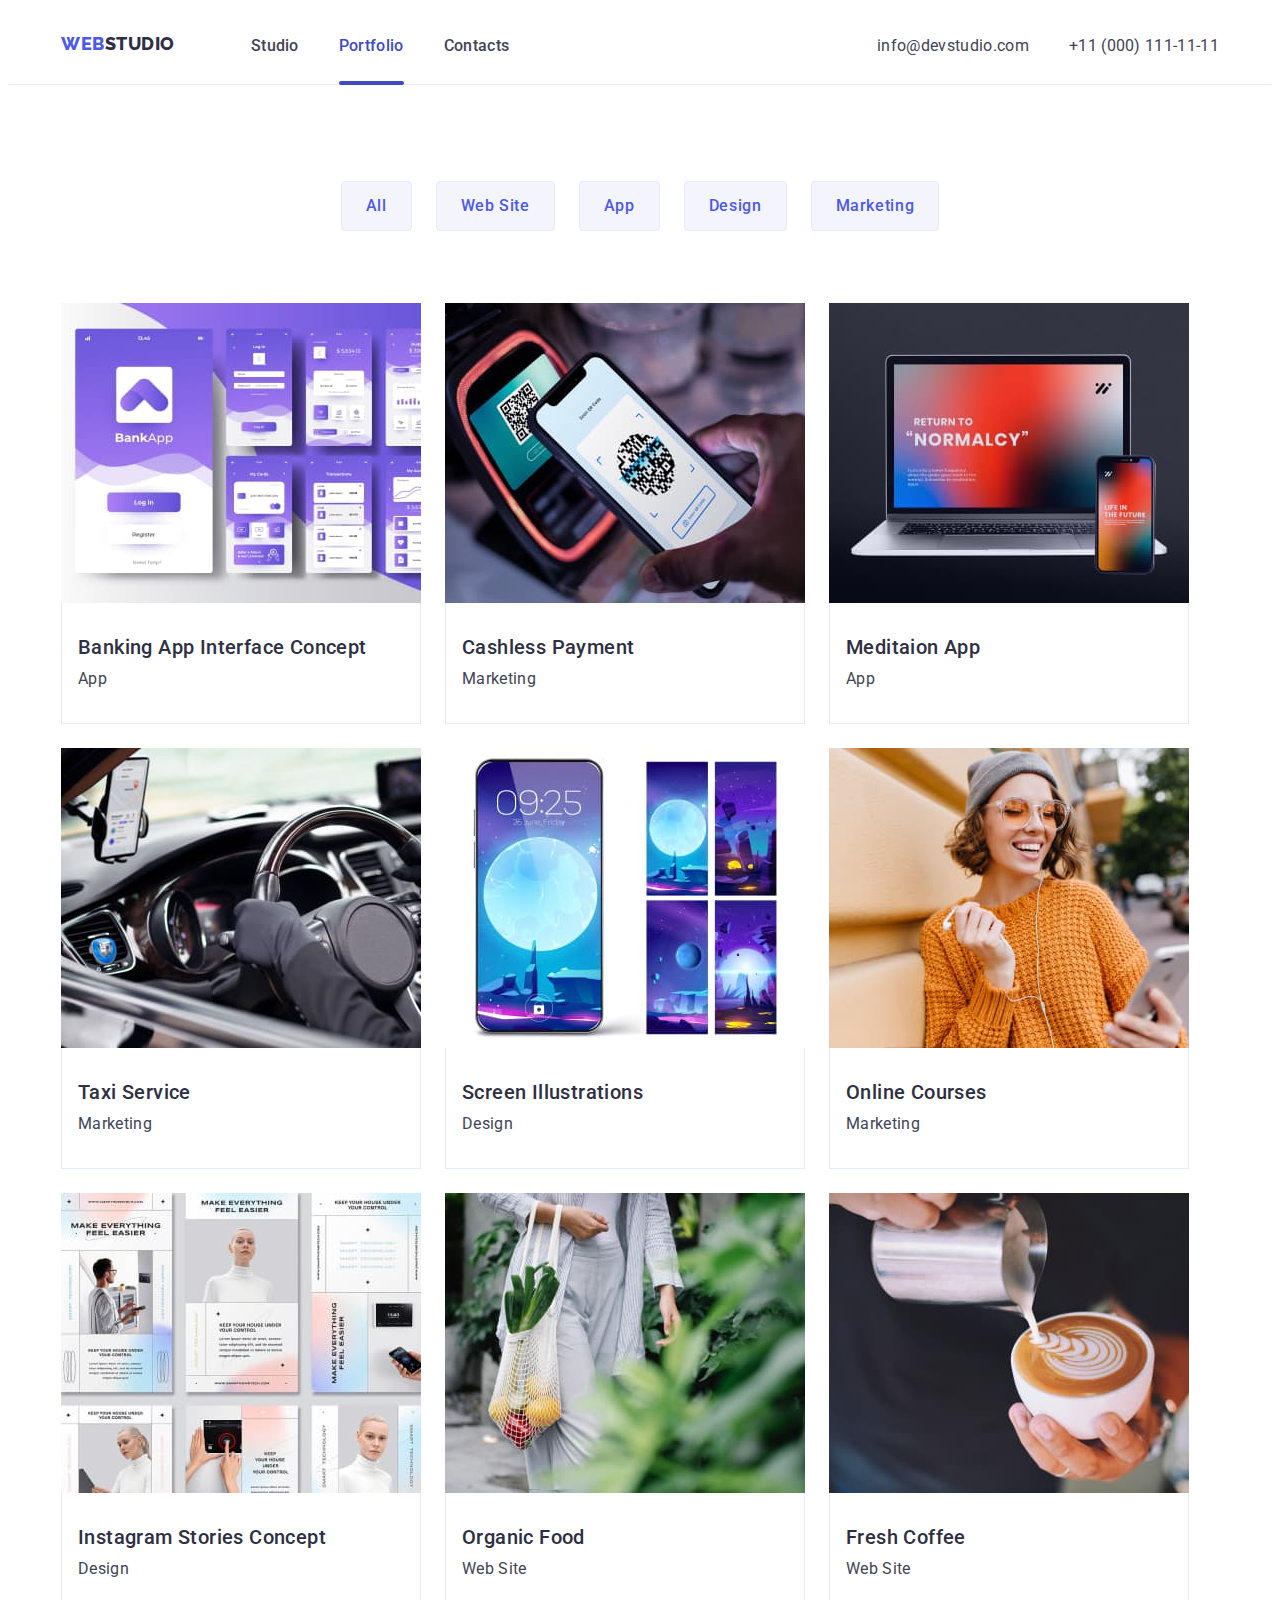
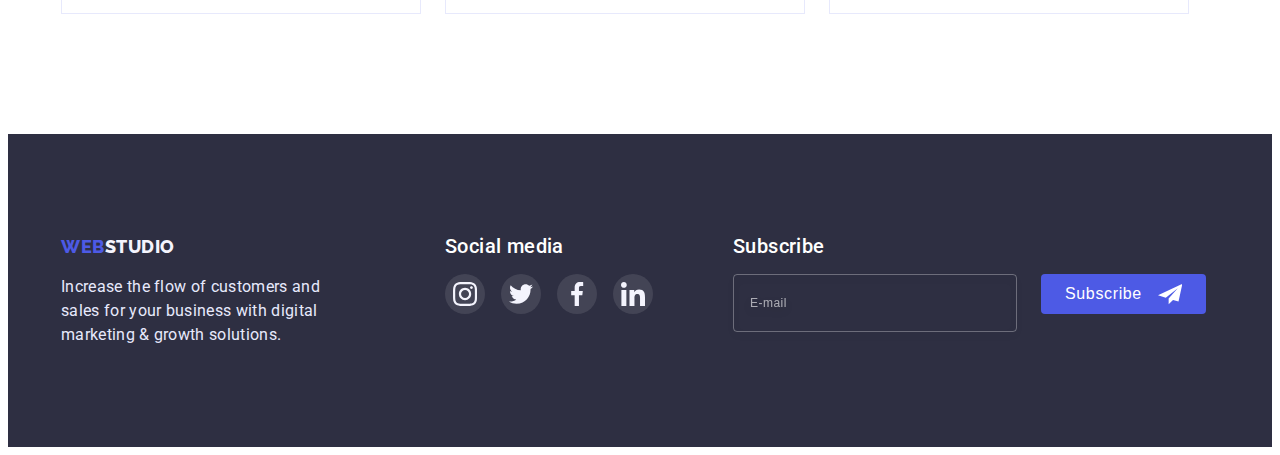
==== commit 53f20889: "changes2" ====
--- a/portfolio.html
+++ b/portfolio.html
@@ -274,7 +274,7 @@
         </div>
         <div class="footer-right">
           <h3 class="footer-social head-title-third">Social media</h3>
-          <ul class="social-list footer-lis list">
+          <ul class="social-list footer-list list">
             <li class="social-list-item">
               <a
                 href=""
--- a/css/styles.css
+++ b/css/styles.css
@@ -537,7 +537,7 @@
 }
 .footer-logo {
   color: #4d5ae5;
-  margin-bottom: 16px;
+  margin-bottom: 16x;
 }
 .logo-footer {
   color: #f4f4fd;
@@ -612,7 +612,7 @@
   gap: 16px;
   align-items: center;
   justify-content: center;
-  margin-left: 44px;
+  margin-left: 24px;
   color: #ffffff;
   border-radius: 4px;
   border: 0;
